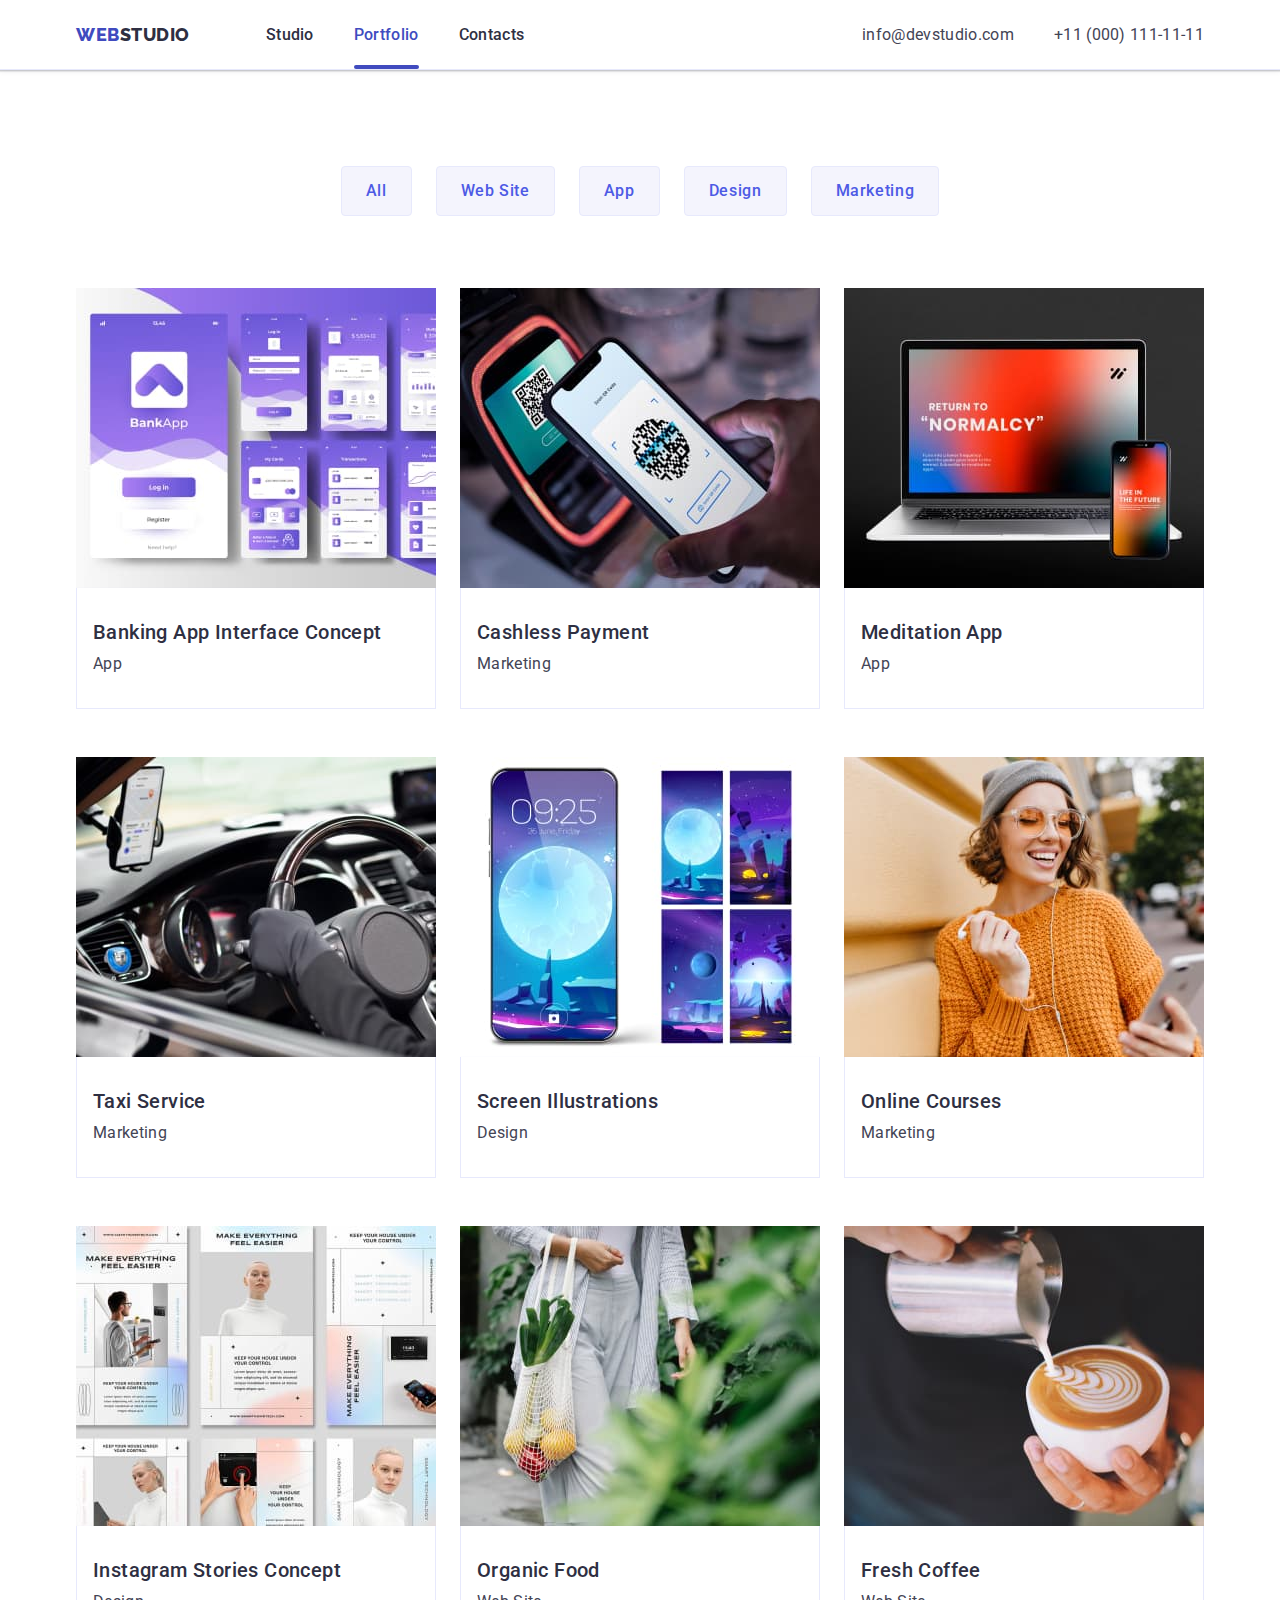
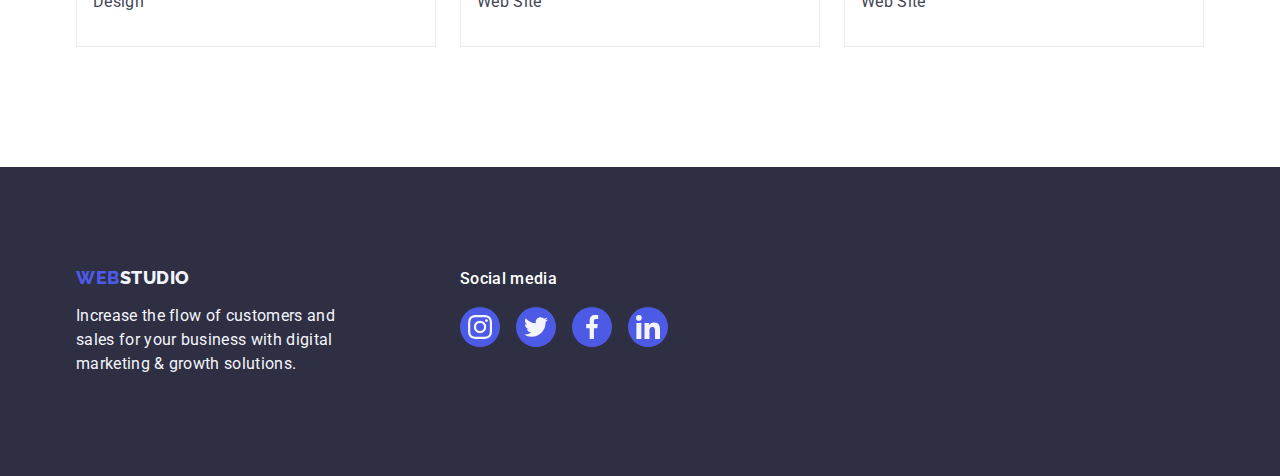
==== portfolio.html @ d46cb1f7 "Initial commit" ====
<!DOCTYPE html>
<html lang="en">
  <head>
    <meta charset="UTF-8" />
    <meta http-equiv="X-UA-Compatible" content="IE=edge" />
    <meta name="viewport" content="width=device-width, initial-scale=1.0" />
    <title>Portfolio</title>
    <link rel="preconnect" href="https://fonts.googleapis.com" />
    <link rel="preconnect" href="https://fonts.gstatic.com" crossorigin />
    <link
      rel="stylesheet"
      href="https://cdnjs.cloudflare.com/ajax/libs/modern-normalize/1.1.0/modern-normalize.min.css"
    />
    <link
      href="https://fonts.googleapis.com/css2?family=Raleway:wght@800&family=Roboto:wght@400;500;700&display=swap"
      rel="stylesheet"
    />
    <link rel="stylesheet" href="./css/styles.css" />
  </head>

  <body>
    <!--------- ХЕДЕР------- -->
    <header class="page-header">
      <div class="container page-header-container">
        <nav class="header-nav">
          <a class="logo link" href="./index.html">Web<span class="logo-fill">Studio</span></a>

          <ul class="nav-list list">
            <li>
              <a class="link-nav link" href="./index.html">Studio</a>
            </li>
            <li><a class="link-nav link use" href="./portfolio.html">Portfolio</a></li>
            <li><a class="link-nav link" href="">Contacts</a></li>
          </ul>
        </nav>
        <address class="phone-and-mail">
          <ul class="list-adress list">
            <li>
              <a class="link-adres link" href="mailto:info@devstudio.com">info@devstudio.com</a>
            </li>
            <li><a class="link-adres link" href="tel:+110001111111">+11 (000) 111-11-11</a></li>
          </ul>
        </address>
      </div>
    </header>
    <main>
      <!--------- Section portfolio------- -->
      <section class="section-portfolio section">
        <div class="container portfolio-section-container">
          <h1 class="visually-hidden">Portfolio-studio</h1>

          <ul class="list portfolio-section-list-one">
            <li>
              <button class="page-two-btn" type="button">All</button>
            </li>
            <li>
              <button class="page-two-btn" type="button">Web Site</button>
            </li>
            <li>
              <button class="page-two-btn" type="button">App</button>
            </li>
            <li>
              <button class="page-two-btn" type="button">Design</button>
            </li>
            <li>
              <button class="page-two-btn" type="button">Marketing</button>
            </li>
          </ul>

          <ul class="list portfolio-section-list-two">
            <li class="name-of-cards">
              <a class="name-of-cards-link link" href="">
                <div class="name-of-cards-img-wrapper">
                  <img
                    src="./images/img_page2_s1/screenss.jpg"
                    alt="screeens"
                    width="360"
                    height="300"
                  />
                  <p class="overlay">
                    14 Stylish and User-Friendly App Design Concepts · Task Manager App · Calorie
                    Tracker App · Exotic Fruit Ecommerce App · Cloud Storage App
                  </p>
                </div>
                <div class="description-of-cards-page-two">
                  <h2 class="description-name">Banking App Interface Concept</h2>
                  <p class="description-name-p">App</p>
                </div>
              </a>
            </li>
            <li class="name-of-cards">
              <a class="name-of-cards-link link" href="">
                <div class="name-of-cards-img-wrapper">
                  <img
                    src="./images/img_page2_s1/phonebank.jpg"
                    alt="pay_phone"
                    width="360"
                    height="300"
                  />
                  <p class="overlay">
                    14 Stylish and User-Friendly App Design Concepts · Task Manager App · Calorie
                    Tracker App · Exotic Fruit Ecommerce App · Cloud Storage App
                  </p>
                </div>
                <div class="description-of-cards-page-two">
                  <h2 class="description-name">Cashless Payment</h2>
                  <p class="description-name-p">Marketing</p>
                </div>
              </a>
            </li>
            <li class="name-of-cards">
              <a class="name-of-cards-link link" href="">
                <div class="name-of-cards-img-wrapper">
                  <img
                    src="./images/img_page2_s1/phone_note.jpg"
                    alt="phone_notebook"
                    width="360"
                    height="300"
                  />
                  <p class="overlay">
                    14 Stylish and User-Friendly App Design Concepts · Task Manager App · Calorie
                    Tracker App · Exotic Fruit Ecommerce App · Cloud Storage App
                  </p>
                </div>
                <div class="description-of-cards-page-two">
                  <h2 class="description-name">Meditation App</h2>
                  <p class="description-name-p">App</p>
                </div>
              </a>
            </li>

            <li class="name-of-cards">
              <a class="name-of-cards-link link" href=""
                ><div class="name-of-cards-img-wrapper">
                  <img
                    src="./images/img_page2_s1/car_saloon.jpg"
                    alt="screeens"
                    width="360"
                    height="300"
                  />
                  <p class="overlay">
                    14 Stylish and User-Friendly App Design Concepts · Task Manager App · Calorie
                    Tracker App · Exotic Fruit Ecommerce App · Cloud Storage App
                  </p>
                </div>
                <div class="description-of-cards-page-two">
                  <h2 class="description-name">Taxi Service</h2>
                  <p class="description-name-p">Marketing</p>
                </div>
              </a>
            </li>
            <li class="name-of-cards">
              <a class="name-of-cards-link link" href="">
                <div class="name-of-cards-img-wrapper">
                  <img
                    src="./images/img_page2_s1/phone_scren_night.jpg"
                    alt="pay_phone"
                    width="360"
                    height="300"
                  />
                  <p class="overlay">
                    14 Stylish and User-Friendly App Design Concepts · Task Manager App · Calorie
                    Tracker App · Exotic Fruit Ecommerce App · Cloud Storage App
                  </p>
                </div>
                <div class="description-of-cards-page-two">
                  <h2 class="description-name">Screen Illustrations</h2>
                  <p class="description-name-p">Design</p>
                </div>
              </a>
            </li>
            <li class="name-of-cards">
              <a class="name-of-cards-link link" href="">
                <div class="name-of-cards-img-wrapper">
                  <img
                    src="./images/img_page2_s1/girl.jpg"
                    alt="phone_notebook"
                    width="360"
                    height="300"
                  />
                  <p class="overlay">
                    14 Stylish and User-Friendly App Design Concepts · Task Manager App · Calorie
                    Tracker App · Exotic Fruit Ecommerce App · Cloud Storage App
                  </p>
                </div>
                <div class="description-of-cards-page-two">
                  <h2 class="description-name">Online Courses</h2>
                  <p class="description-name-p">Marketing</p>
                </div>
              </a>
            </li>

            <li class="name-of-cards">
              <a class="name-of-cards-link link" href="">
                <div class="name-of-cards-img-wrapper">
                  <img
                    src="./images/img_page2_s1/img_seven.jpg"
                    alt="screeens"
                    width="360"
                    height="300"
                  />
                  <p class="overlay">
                    14 Stylish and User-Friendly App Design Concepts · Task Manager App · Calorie
                    Tracker App · Exotic Fruit Ecommerce App · Cloud Storage App
                  </p>
                </div>
                <div class="description-of-cards-page-two">
                  <h2 class="description-name">Instagram Stories Concept</h2>
                  <p class="description-name-p">Design</p>
                </div>
              </a>
            </li>
            <li class="name-of-cards">
              <a class="name-of-cards-link link" href="">
                <div class="name-of-cards-img-wrapper">
                  <img
                    src="./images/img_page2_s1/img_eight.jpg"
                    alt="pay_phone"
                    width="360"
                    height="300"
                  />
                  <p class="overlay">
                    14 Stylish and User-Friendly App Design Concepts · Task Manager App · Calorie
                    Tracker App · Exotic Fruit Ecommerce App · Cloud Storage App
                  </p>
                </div>
                <div class="description-of-cards-page-two">
                  <h2 class="description-name">Organic Food</h2>
                  <p class="description-name-p">Web Site</p>
                </div>
              </a>
            </li>
            <li class="name-of-cards">
              <a class="name-of-cards-link link" href="">
                <div class="name-of-cards-img-wrapper">
                  <img
                    src="./images/img_page2_s1/img_nine.jpg"
                    alt="phone_notebook"
                    width="360"
                    height="300"
                  />
                  <p class="overlay">
                    14 Stylish and User-Friendly App Design Concepts · Task Manager App · Calorie
                    Tracker App · Exotic Fruit Ecommerce App · Cloud Storage App
                  </p>
                </div>
                <div class="description-of-cards-page-two">
                  <h2 class="description-name">Fresh Coffee</h2>
                  <p class="description-name-p">Web Site</p>
                </div>
              </a>
            </li>
          </ul>
        </div>
      </section>
    </main>
    <!--------- FOOTER------- -->
    <footer class="decorate-footer">
      <div class="container container-footer">
        <div class="Paragraph-logo">
          <a class="logo-white link" href="./index.html"
            >Web<span class="logo-fill-white">Studio</span></a
          >

          <p class="description-name-p-light">
            Increase the flow of customers and sales for your business with digital marketing &
            growth solutions.
          </p>
        </div>
        <div class="social-media">
          <p class="description-name-p-light-soc">Social media</p>
          <ul class="list-soc-network-footer list">
            <li class="social-list-footer">
              <a href="" class="backround-soc-icon-footer">
                <svg
                  class="icon-soc-network-footer"
                  width="24"
                  height="24"
                  aria-label="instagram-icon"
                >
                  <use href="./images/icons.svg#icon-instagram"></use>
                </svg>
              </a>
            </li>
            <li class="social-list-footer">
              <a href="" class="backround-soc-icon-footer"
                ><svg
                  class="icon-soc-network-footer"
                  width="24"
                  height="24"
                  aria-label="twiter-icon"
                >
                  <use href="./images/icons.svg#icon-twitter"></use>
                </svg>
              </a>
            </li>
            <li class="social-list-footer">
              <a href="" class="backround-soc-icon-footer"
                ><svg
                  class="icon-soc-network-footer"
                  width="24"
                  height="24"
                  aria-label="facebok-icon"
                >
                  <use href="./images/icons.svg#icon-facebook"></use>
                </svg>
              </a>
            </li>
            <li class="social-list-footer">
              <a href="" class="backround-soc-icon-footer"
                ><svg
                  class="icon-soc-network-footer"
                  width="24"
                  height="24"
                  aria-label="linkedin-icon"
                >
                  <use href="./images/icons.svg#icon-linkedin"></use>
                </svg>
              </a>
            </li>
          </ul>
        </div>
      </div>
    </footer>
  </body>
</html>
---- css/styles.css ----
:root {
  --text-fill-color: #2e2f42;
  --background-color: #2e2f42;
  --background-img-color: #e7e9fc;
  --text-fill-color-slate: #434455;
  --logo-fill-color: #4d5ae5;
  --backround-white-color: #ffffff;
  --focus-nav-ccolor: #404bbf;
  --backround-section-color: #f4f4fd;
  --border-btn-color: #e7e9fc;
  --icons-customers-color: #8e8f99;
  --transition-duration-and-func: 250ms cubic-bezier(0.4, 0, 0.2, 1);
}
/*Загальні властивості*/
body {
  font-family: 'Roboto', sans-serif;
  color: var(--text-fill-color-slate);
  background-color: var(--backround-white-color);
}
.list {
  list-style: none;
}

.link {
  text-decoration: none;
}

button {
  cursor: pointer;
}
h1,
h2,
h3,
h4,
p {
  margin-top: 0;
  margin-bottom: 0;
}
ul,
ol {
  margin-top: 0;
  margin-bottom: 0;
  padding-left: 0;
}
img {
  display: block;
  max-width: 100%;
  height: auto;
}

.container {
  width: 1158px;
  margin: 0 auto;
  padding: 0 15px;
}
.section {
  padding-top: 120px;
  padding-bottom: 120px;
}
/*Хедер*/

.page-header {
  border-bottom: 1px solid var(--background-img-color);
  box-shadow: 0px 2px 1px rgba(46, 47, 66, 0.08), 0px 1px 1px rgba(46, 47, 66, 0.16),
    0px 1px 6px rgba(46, 47, 66, 0.08);
}
.page-header-container {
  display: flex;
  align-items: center;
}
.list-adress {
  display: flex;
  gap: 40px;
}
.header-nav {
  display: flex;
  align-items: center;
}
.nav-list {
  display: flex;
  gap: 40px;
}
.logo-fill {
  color: var(--text-fill-color);
}
.logo {
  text-decoration: none;
  font-family: 'Raleway', sans-serif;
  font-weight: 800;
  font-size: 18px;
  line-height: 1.17;
  letter-spacing: 0.03em;
  text-transform: uppercase;
  color: #404bbf;
  margin-right: 76px;
  padding-top: 24px;
  padding-bottom: 24px;
}
.link-nav {
  position: relative;
  font-style: normal;
  font-weight: 500;
  font-size: 16px;
  line-height: 1.5;
  letter-spacing: 0.02em;
  color: var(--text-fill-color);
  padding: 24px 0;
  transition: color var(--transition-duration-and-func);
}

.link-nav:hover,
.link-nav:focus {
  color: var(--focus-nav-ccolor);

  /*text-decoration: underline;*/
}
.use {
  color: var(--focus-nav-ccolor);
}
.use::after {
  content: '';
  position: absolute;
  left: 0;
  bottom: -1px;
  display: flex;
  background-color: #404bbf;
  width: 100%;
  height: 4px;
  border-radius: 2px;
}

.link-adres {
  font-size: 16px;
  line-height: 1.5;
  letter-spacing: 0.02em;
  color: var(--text-fill-color-slate);
  transition: color var(--transition-duration-and-func);
}
.link-adres:hover,
.link-adres:focus {
  color: var(--focus-nav-ccolor);
}
.phone-and-mail {
  font-style: normal;
  margin-left: auto;
}

/*SECTION-1*/
.order-servise-btn {
  min-width: 169px;
  padding: 16px 28px;
  box-shadow: 0px 4px 4px rgba(0, 0, 0, 0.15);
  border-radius: 4px;
  font-family: 'Roboto', sans-serif;
  font-style: normal;
  font-weight: 500;
  font-size: 16px;
  line-height: 1.5;
  letter-spacing: 0.04em;
  color: var(--backround-white-color);
  background-color: var(--logo-fill-color);
  display: block;
  margin: auto;

  height: 56px;
  border: none;
  transition: background-color var(--transition-duration-and-func);
}

.section-one {
  background-image: linear-gradient(rgba(46, 47, 66, 0.7), rgba(46, 47, 66, 0.7)),
    url(../images/img_section1/people-office.jpg);
  background-size: cover;
  background-repeat: no-repeat;
  background-position: center;

  max-width: 1440px;
  margin-left: auto;
  margin-right: auto;
  height: 600px;
  background-color: var(--background-color);
  padding: 188px 0;
}
.name-of-page {
  max-width: 496px;
  height: 120px;
  font-weight: 700;
  font-size: 56px;
  line-height: 1.07;
  text-align: center;
  letter-spacing: 0.02em;
  color: var(--backround-white-color);
  margin-left: auto;
  margin-right: auto;
  margin-bottom: 48px;
}
.order-servise-btn:hover,
.order-servise-btn:focus {
  background-color: var(--focus-nav-ccolor);
}
.description-name {
  font-weight: 500;
  font-size: 20px;
  line-height: 1.2;
  letter-spacing: 0.02em;
  color: var(--text-fill-color);

  margin-bottom: 8px;
}
.description-name-p {
  font-size: 16px;
  line-height: 1.5;
  letter-spacing: 0.02em;
  color: var(--text-fill-color-slate);
}

/*SECTION-2*/
.description-list {
  display: flex;
  gap: 24px;
}
.description-list-item {
  width: calc((100% -72px) / 4);
}
.icon {
  margin: 24px 100px;
}
.icon-bakcround {
  background-color: var(--backround-section-color);
  height: 112px;
  margin-bottom: 8px;
  display: flex;
  align-items: center;
  justify-content: center;
  border-radius: 4px;
}

/*SECTION-3*/
.section-three {
  padding-bottom: 120px;
}

.doing-list {
  display: flex;
  gap: 24px;
}
.doing-list-item {
  flex-basis: calc((100% -46px) / 3);
}
.visually-hidden {
  position: absolute;
  width: 1px;
  height: 1px;
  margin: -1px;
  border: 0;
  padding: 0;
  white-space: nowrap;
  clip-path: inset(100%);
  clip: rect(0 0 0 0);
  overflow: hidden;
}

/*SECTION-4*/
.job {
  margin-bottom: 8px;
}

.team-list {
  display: flex;
  gap: 24px;
}
.section-four {
  background-color: var(--backround-section-color);
}
.name-of-team {
  background-color: var(--backround-white-color);
  flex-basis: calc((100% -72px) / 4);
  border-radius: 0px 0px 4px 4px;
  box-shadow: 0px 1px 6px rgba(46, 47, 66, 0.08), 0px 1px 1px rgba(46, 47, 66, 0.16),
    0px 2px 1px rgba(46, 47, 66, 0.08);
}

.name-section {
  font-weight: 700;
  font-size: 36px;
  line-height: 1.1;
  text-align: center;
  letter-spacing: 0.02em;
  text-transform: capitalize;
  color: var(--text-fill-color);
  margin-bottom: 72px;
}
.description-of-team {
  padding: 32px 0;
  text-align: center;
}

.description-name-p-light {
  width: 264px;
  height: 72px;
  font-size: 16px;
  line-height: 1.5;
  letter-spacing: 0.02em;
  color: var(--backround-section-color);
}
.list-soc-network {
  display: flex;
  justify-content: center;
  gap: 24px;
}
.backround-soc-icon {
  display: flex;
  justify-content: center;
  align-items: center;
  width: 100%;
  height: 100%;

  border-radius: 50%;
  background-color: var(--logo-fill-color);
  transition: background-color var(--transition-duration-and-func);
}
.social-list {
  width: 40px;
  height: 40px;
}
.backround-soc-icon:hover,
.backround-soc-icon:focus {
  background-color: var(--focus-nav-ccolor);
}
.icon-soc-network {
  fill: var(--backround-section-color);
}
/*SECTION-5*/
.customers-list {
  display: flex;
  justify-content: center;
  gap: 24px;
}
.customers-item {
  width: 168px;
  height: 88px;
}
.customers-link {
  display: flex;
  justify-content: center;
  align-items: center;
  width: 100%;
  height: 100%;
  border: 1px solid var(--icons-customers-color);
  border-radius: 4px;
  text-decoration: none;
  color: var(--icons-customers-color);
  transition: border-color var(--transition-duration-and-func),
    color var(--transition-duration-and-func);
}
.customers-icon {
  fill: currentColor;
}
.customers-link:hover,
.customers-link:focus {
  color: var(--focus-nav-ccolor);
  border: 1px solid var(--focus-nav-ccolor);
}
/*Footer*/

.decorate-footer {
  background-color: var(--background-color);
  padding: 100px 0;
}
.logo-white {
  text-decoration: none;
  font-family: 'Raleway', sans-serif;
  font-weight: 800;
  font-size: 18px;
  line-height: 1.17;
  letter-spacing: 0.03em;
  text-transform: uppercase;
  color: var(--logo-fill-color);
  display: inline-block;
  margin-bottom: 16px;
}
.logo-fill-white {
  color: var(--backround-section-color);
}
.container-footer {
  display: flex;
  align-items: baseline;
}
.description-name-p-light-soc {
  font-weight: 500;
  font-size: 16px;
  line-height: 1.5;
  letter-spacing: 0.02em;
  color: var(--backround-white-color);
  margin-bottom: 16px;
}
.list-soc-network-footer {
  display: flex;

  gap: 16px;
}
.social-list-footer {
  width: 40px;
  height: 40px;
}
.backround-soc-icon-footer {
  display: flex;
  justify-content: center;
  align-items: center;
  width: 100%;
  height: 100%;
  background-color: var(--logo-fill-color);
  border-radius: 50%;
  transition: background-color var(--transition-duration-and-func);
}
.backround-soc-icon-footer:hover,
.backround-soc-icon-footer:focus {
  background-color: #31d0aa;
}
.Paragraph-logo {
  margin-right: 120px;
}
.icon-soc-network-footer {
  fill: var(--backround-section-color);
}

/*Portfolio*/

.page-two-btn {
  font-family: 'Roboto', sans-serif;
  font-style: normal;
  font-weight: 500;
  font-size: 16px;
  line-height: 1.5;
  min-width: 69px;
  padding: 12px 24px;

  text-align: center;
  letter-spacing: 0.04em;
  color: var(--logo-fill-color);
  background: var(--backround-section-color);
  border: 1px solid var(--border-btn-color);
  border-radius: 4px;
  transition: color var(--transition-duration-and-func),
    background-color var(--transition-duration-and-func),
    box-shadow var(--transition-duration-and-func), border-color var(--transition-duration-and-func);
}
.page-two-btn:hover,
.page-two-btn:focus {
  color: var(--backround-white-color);
  background: var(--focus-nav-ccolor);
  box-shadow: 0px 3px 1px rgba(0, 0, 0, 0.1), 0px 2px 1px rgba(0, 0, 0, 0.08),
    0px 2px 2px rgba(0, 0, 0, 0.12);
  border: 1px solid transparent;
}

.portfolio-section-list-one {
  display: flex;
  gap: 24px;
  justify-content: center;
  flex-basis: calc((100% -96px) / 3);

  margin-bottom: 72px;
}
.portfolio-section-list-two {
  display: flex;
  justify-content: space-between;
  flex-wrap: wrap;
  column-gap: 24px;
  row-gap: 48px;
}
.description-of-cards-page-two {
  border: 1px solid var(--background-img-color);
  border-top: none;
  padding: 32px 16px;
}
.section-portfolio {
  padding: 96px 0 120px;
}
.name-of-cards {
  background-color: var(--backround-white-color);
  width: calc((100% - 48px) / 3);
  border-radius: 0px 0px 4px 4px;
}
.name-of-cards-link {
  display: block;
  transition: box-shadow var(--transition-duration-and-func);
}

.name-of-cards-link:hover,
.name-of-cards-link:focus {
  box-shadow: 0px 1px 6px rgba(46, 47, 66, 0.08), 0px 1px 1px rgba(46, 47, 66, 0.16),
    0px 2px 1px rgba(46, 47, 66, 0.08);
}
.overlay {
  position: absolute;
  top: 0;
  left: 0;
  background-color: var(--logo-fill-color);
  color: var(--backround-section-color);
  font-style: normal;
  font-weight: 400;
  font-size: 16px;
  line-height: 1.5;
  letter-spacing: 0.02em;
  padding: 40px 32px;
  width: 100%;
  height: 100%;
  overflow: auto;
  transform: translate(0px, 100%);
  transition: transform var(--transition-duration-and-func);
}
.name-of-cards-img-wrapper {
  position: relative;
  overflow: hidden;
}
.name-of-cards-link:hover .overlay,
.name-of-cards-link:focus .overlay {
  transform: translate(0px, 0px);
}
.backdrop {
  position: fixed;
  top: 0;
  left: 0;
  width: 100%;
  height: 100%;
  background-color: rgba(46, 47, 66, 0.4);
  transition: opacity var(--transition-duration-and-func),
    visibility var(--transition-duration-and-func);
}
.modal {
  position: absolute;
  top: 50%;
  left: 50%;
  transform: translate(-50%, -50%);

  width: 408px;
  min-height: 584px;
  background-color: rgba(252, 252, 252, 1);
  box-shadow: 0px 1px 1px rgba(0, 0, 0, 0.14), 0px 1px 3px rgba(0, 0, 0, 0.12),
    0px 2px 1px rgba(0, 0, 0, 0.2);
  border-radius: 4px;
  transition: transform 250ms cubic-bezier(0.4, 0, 0.2, 1);
}

.modal-close-btn {
  position: absolute;
  top: 24px;
  right: 24px;
  display: flex;
  align-items: center;
  justify-content: center;
  width: 24px;
  height: 24px;
  padding: 0;
  background: #e7e9fc;
  border: 1px solid rgba(0, 0, 0, 0.1);
  border-radius: 50%;
  transition: background-color 250ms cubic-bezier(0.4, 0, 0.2, 1),
    border 250ms cubic-bezier(0.4, 0, 0.2, 1);
}
.modal-close-btn:hover,
.modal-close-btn:focus {
  background-color: #404bbf;
  border: none;
  fill: #ffffff;
}

.is-hidden {
  opacity: 0;
  visibility: hidden;
  pointer-events: none;
}
.modal-close-icon {
  transition: fill 250ms cubic-bezier(0.4, 0, 0.2, 1);
}
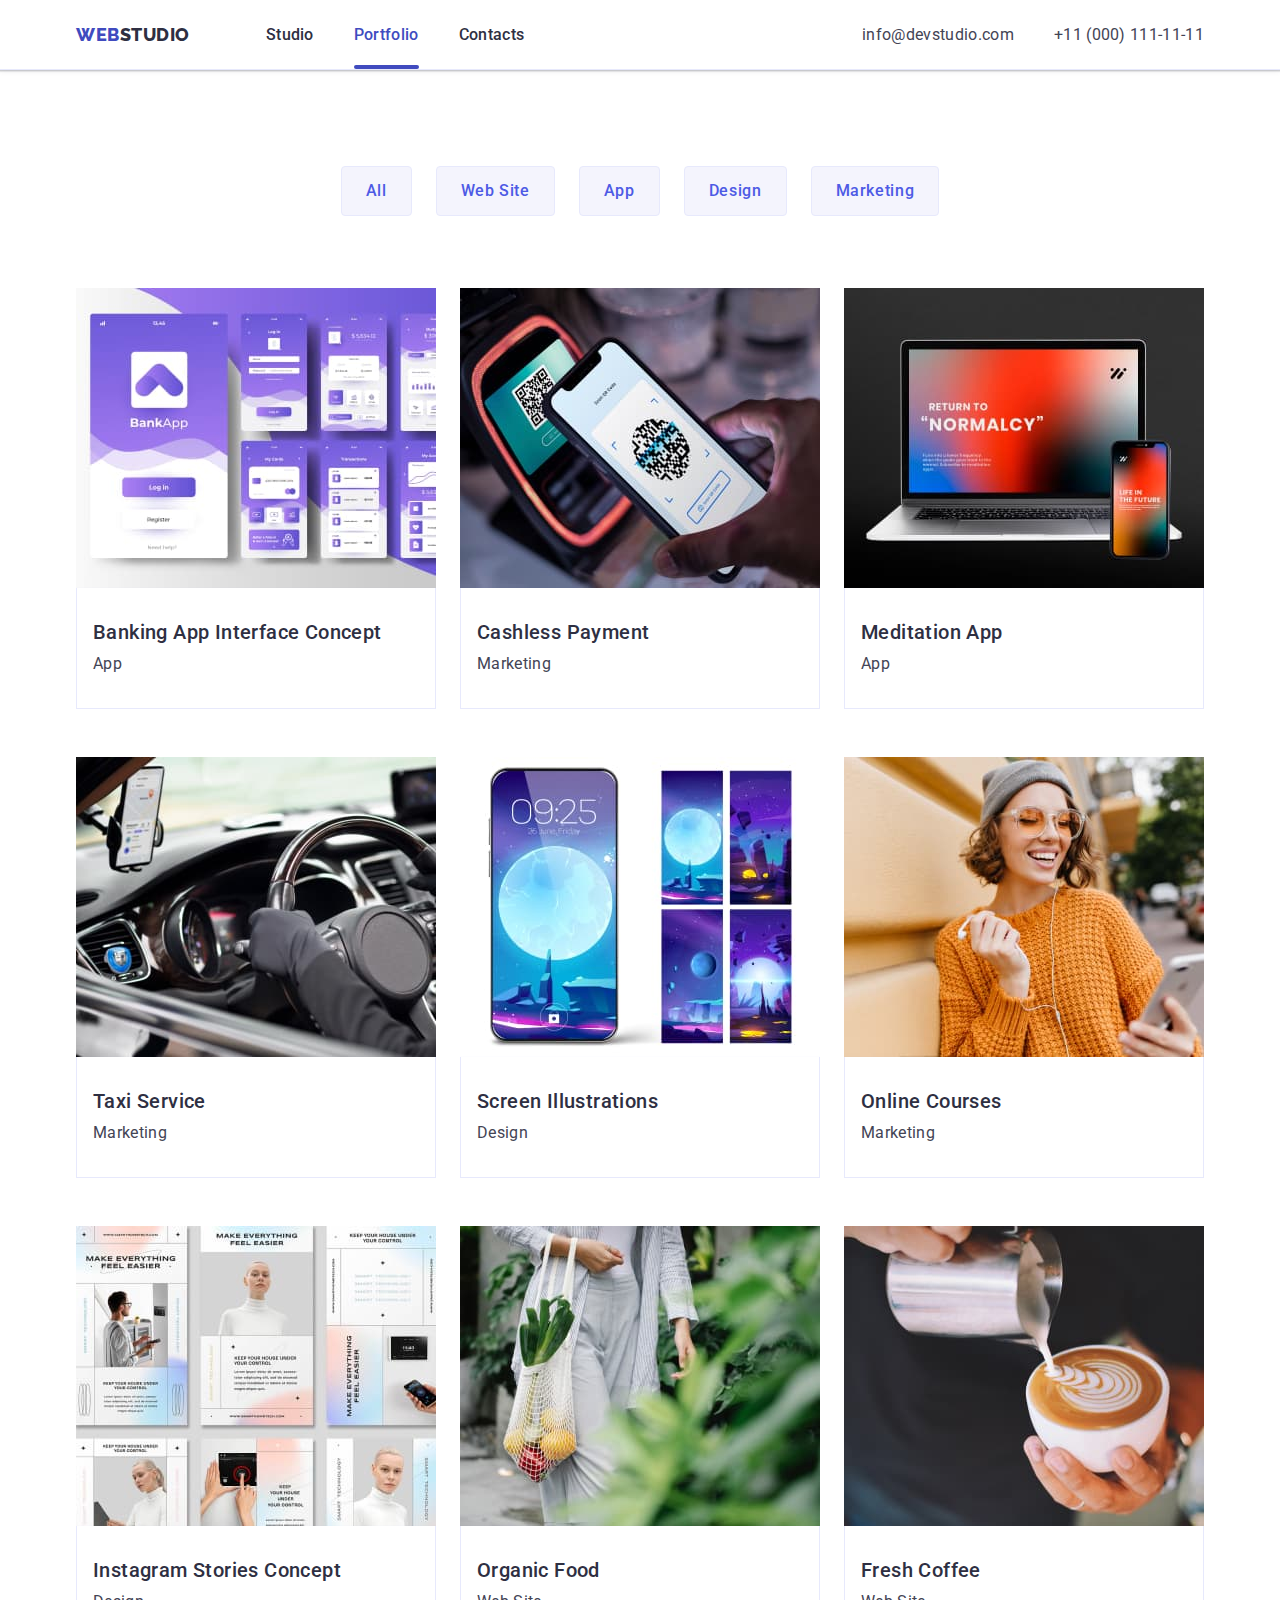
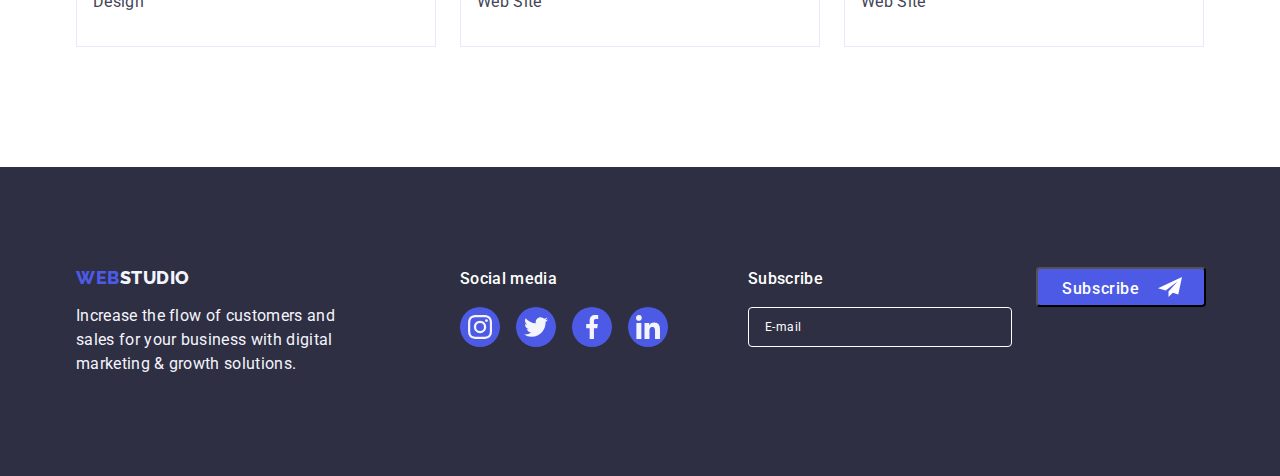
==== commit 22416937: "first" ====
--- a/portfolio.html
+++ b/portfolio.html
@@ -320,6 +320,24 @@
             </li>
           </ul>
         </div>
+        <form class="footer-form">
+          <label class="footer-form-label">
+            <span class="footer-form-desc">Subscribe</span>
+            <input
+              class="footer-form-input"
+              type="email"
+              name="email"
+              placeholder="E-mail"
+              required
+            />
+          </label>
+          <div class="button-footer-icon-wrapper">
+            <button class="footer-form-button">Subscribe</button>
+            <svg class="icon-footer-button" width="24" height="24">
+              <use href="./images/icons.svg#icon-telegram"></use>
+            </svg>
+          </div>
+        </form>
       </div>
     </footer>
   </body>
--- a/css/styles.css
+++ b/css/styles.css
@@ -399,6 +399,9 @@
 
   gap: 16px;
 }
+.social-media {
+  margin-right: 80px;
+}
 .social-list-footer {
   width: 40px;
   height: 40px;
@@ -422,6 +425,70 @@
 }
 .icon-soc-network-footer {
   fill: var(--backround-section-color);
+}
+.footer-form {
+  display: flex;
+}
+.footer-form-label {
+  display: block;
+  margin-right: 24px;
+}
+.footer-form-desc {
+  display: block;
+  font-family: 'Roboto';
+  font-style: normal;
+  font-weight: 500;
+  font-size: 16px;
+  line-height: 1.5;
+  letter-spacing: 0.02em;
+  color: #ffffff;
+  margin-bottom: 16px;
+}
+.footer-form-input {
+  border: 1px solid #ffffff;
+  border-radius: 4px;
+  background-color: transparent;
+  width: 264px;
+  height: 40px;
+  padding: 8px 16px;
+  font-family: 'Roboto';
+  font-style: normal;
+  font-weight: 400;
+  font-size: 12px;
+  line-height: 2;
+  letter-spacing: 0.04em;
+  color: #ffffff;
+}
+.footer-form-input::placeholder {
+  font-family: 'Roboto';
+  font-style: normal;
+  font-weight: 400;
+  font-size: 12px;
+  line-height: 2;
+  letter-spacing: 0.04em;
+  color: #ffffff;
+}
+.footer-form-button {
+  font-family: 'Roboto';
+  font-style: normal;
+  font-weight: 500;
+  font-size: 16px;
+  line-height: 1.5;
+  letter-spacing: 0.04em;
+  color: #ffffff;
+  background-color: var(--logo-fill-color);
+
+  padding: 8px 64px 8px 24px;
+  height: 40px;
+  border-radius: 4px;
+}
+.button-footer-icon-wrapper {
+  position: relative;
+}
+.icon-footer-button {
+  position: absolute;
+  top: 8px;
+  right: 24px;
 }
 
 /*Portfolio*/
@@ -541,6 +608,7 @@
     0px 2px 1px rgba(0, 0, 0, 0.2);
   border-radius: 4px;
   transition: transform 250ms cubic-bezier(0.4, 0, 0.2, 1);
+  padding: 72px 24px 24px 24px;
 }
 
 .modal-close-btn {
@@ -574,3 +642,140 @@
 .modal-close-icon {
   transition: fill 250ms cubic-bezier(0.4, 0, 0.2, 1);
 }
+.contact-form-field-wrapper {
+  display: block;
+  margin-bottom: 8px;
+}
+.contact-form-field-input {
+  height: 40px;
+  width: 100%;
+  border: 1px solid rgba(46, 47, 66, 0.4);
+  border-radius: 4px;
+  padding-left: 38px;
+}
+.contact-form-field-desc {
+  display: block;
+  font-size: 12px;
+  line-height: 1.16;
+  letter-spacing: 0.01em;
+  color: #8e8f99;
+  margin-bottom: 4px;
+  transition: border-color var(--transition-duration-and-func);
+}
+.modal-input-icon {
+  position: absolute;
+  top: 50%;
+  left: 16px;
+  transform: translateY(-50%);
+  transition: fill var(--transition-duration-and-func);
+}
+.contact-form-input-wrapper {
+  position: relative;
+  display: block;
+}
+.contact-form-field-input:focus {
+  outline: none;
+  border-color: var(--logo-fill-color);
+}
+.contact-form-field-input:focus + .modal-input-icon {
+  fill: var(--logo-fill-color);
+}
+.contact-form-message {
+  width: 100%;
+  height: 120px;
+  resize: none;
+  padding: 8px 16px;
+  line-height: 1.4;
+  letter-spacing: 0.04em;
+  border: 1px solid rgba(46, 47, 66, 0.4);
+  border-radius: 4px;
+  transition: border-color var(--transition-duration-and-func);
+}
+.contact-form-message:focus {
+  outline: none;
+  border-color: var(--logo-fill-color);
+}
+.contact-form-message::placeholder {
+  font-weight: 400;
+  font-size: 12px;
+  line-height: 1.16;
+  letter-spacing: 0.04em;
+  color: rgba(46, 47, 66, 0.4);
+}
+.privat-policy {
+  font-family: 'Roboto';
+  font-style: normal;
+  font-weight: 400;
+  font-size: 12px;
+  line-height: 1.16;
+  letter-spacing: 0.04em;
+  color: #8e8f99;
+}
+.modal-fieldset {
+  border: none;
+  margin: 0;
+  padding: 0;
+}
+.modal-contact-form {
+}
+.contact-form-own-checkbox {
+  border: 1px solid rgba(46, 47, 66, 0.4);
+  border-radius: 2px;
+  padding: 4px 3px;
+  cursor: pointer;
+  margin-right: 8px;
+}
+.contact-form-checkmark-icon {
+  opacity: 0;
+}
+.contact-form-checkbox + .contact-form-own-checkbox > .contact-form-checkmark-icon {
+  opacity: 1;
+}
+.contact-form-checkbox {
+  position: absolute;
+  appearance: none;
+}
+
+.contact-form-checkbox:checked + .contact-form-own-checkbox {
+  border: 1px solid #404bbf;
+  background-color: #404bbf;
+}
+.name-of-modal {
+  font-weight: 500;
+  font-size: 16px;
+  line-height: 1.5;
+  letter-spacing: 0.02em;
+  color: #2e2f42;
+  margin-bottom: 16px;
+  text-align: center;
+}
+
+.contact-form-checkbox-wrapper {
+  display: flex;
+  align-items: center;
+  margin-bottom: 24px;
+}
+.contact-form-submit {
+  min-width: 169px;
+  padding: 16px 28px;
+  box-shadow: 0px 4px 4px rgba(0, 0, 0, 0.15);
+  border-radius: 4px;
+  font-family: 'Roboto', sans-serif;
+  font-style: normal;
+  font-weight: 500;
+  font-size: 16px;
+  line-height: 1.5;
+  letter-spacing: 0.04em;
+  color: var(--backround-white-color);
+  background-color: var(--logo-fill-color);
+  display: block;
+  margin: auto;
+
+  height: 56px;
+  border: none;
+  transition: background-color var(--transition-duration-and-func);
+}
+.contact-form-submit:hover,
+.contact-form-submit:focus {
+  background-color: var(--focus-nav-ccolor);
+}
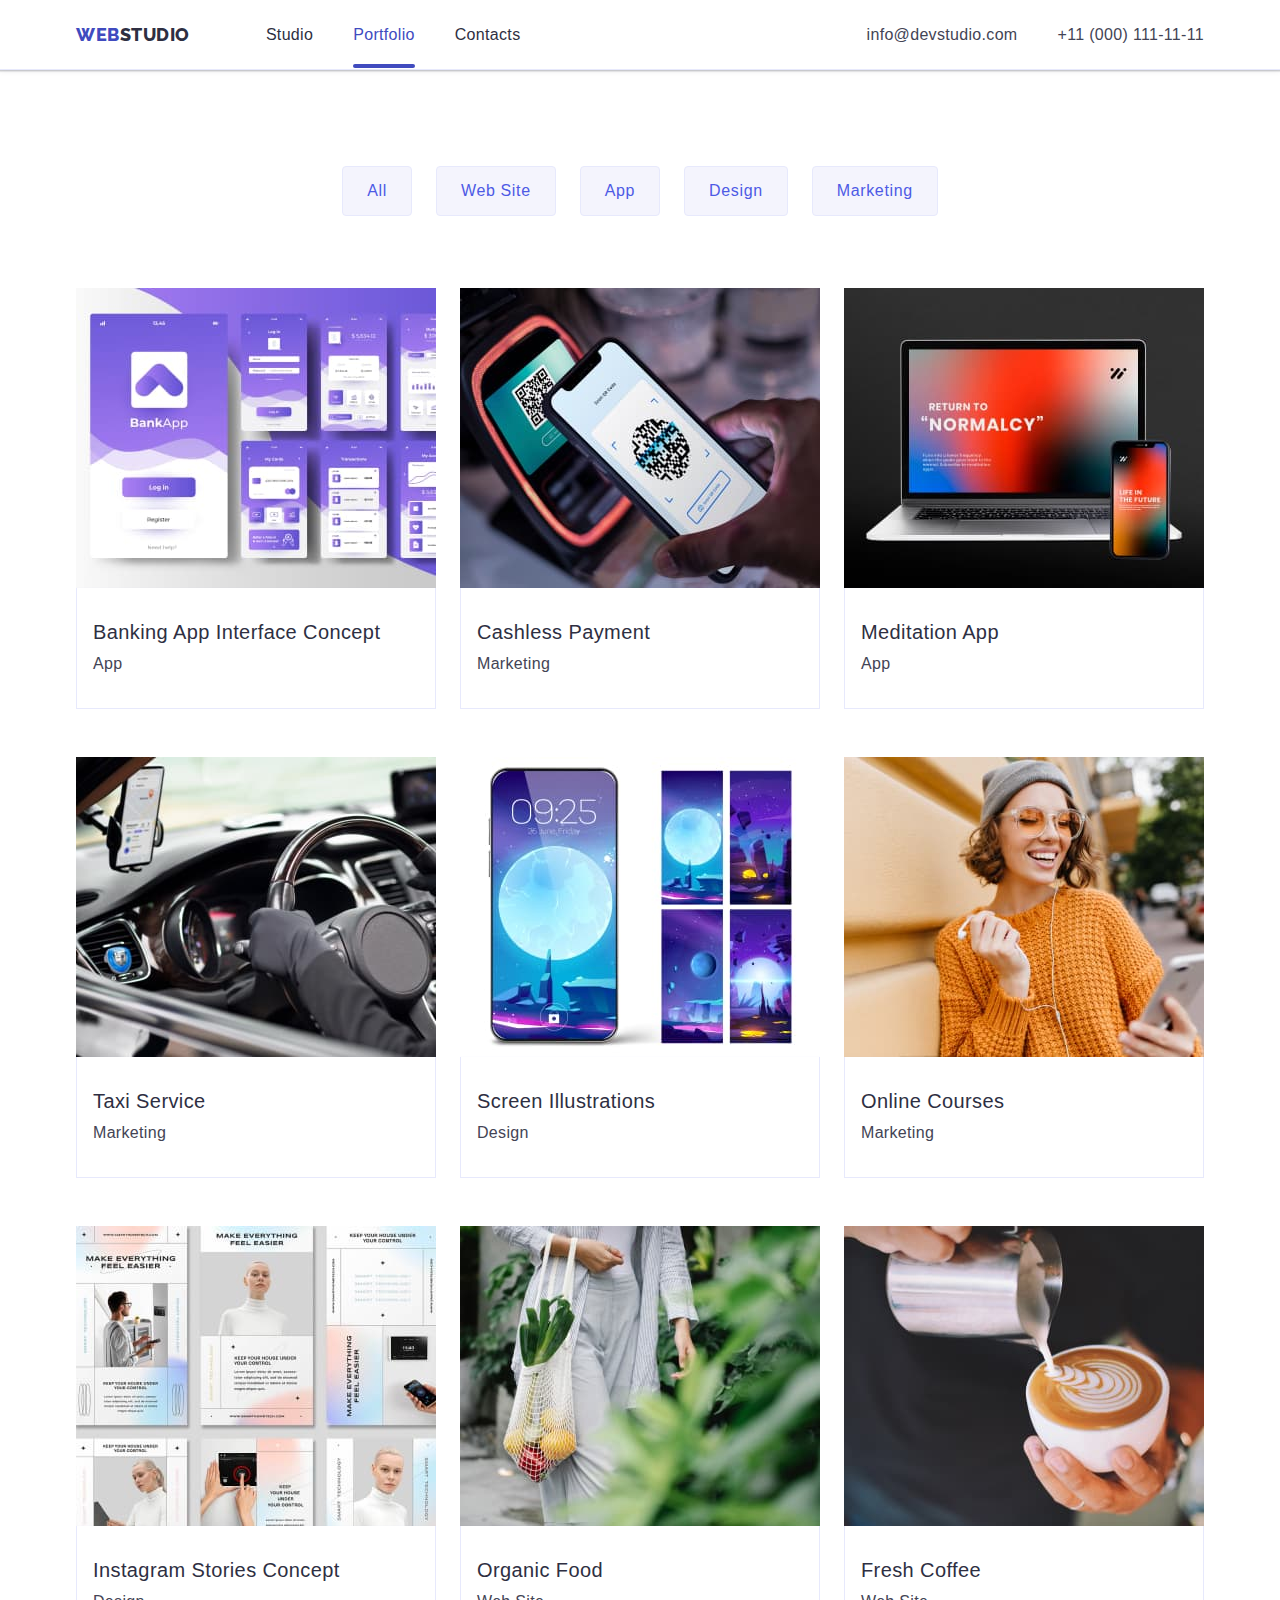
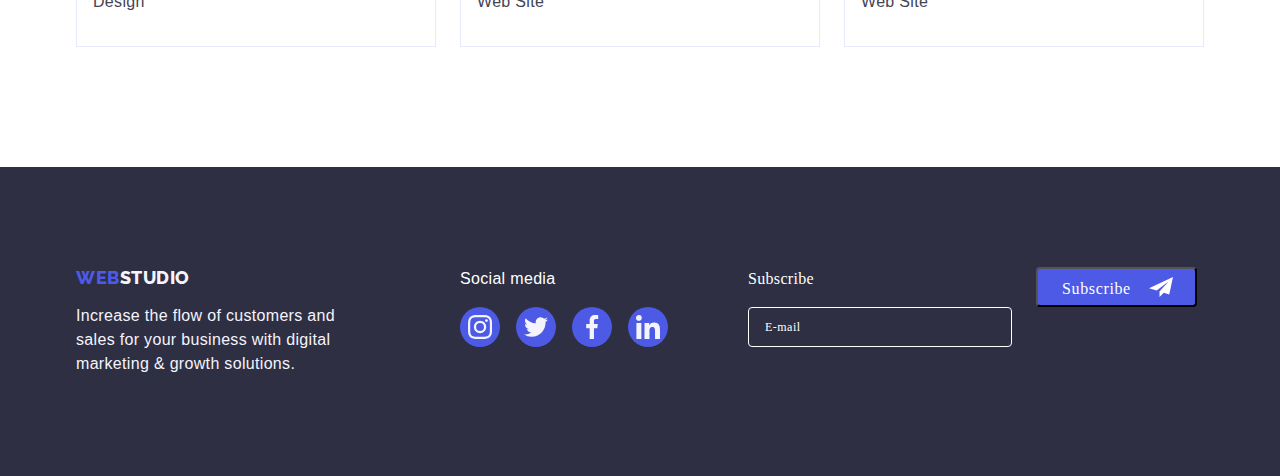
==== commit b5259951: "two" ====
--- a/portfolio.html
+++ b/portfolio.html
@@ -12,7 +12,7 @@
       href="https://cdnjs.cloudflare.com/ajax/libs/modern-normalize/1.1.0/modern-normalize.min.css"
     />
     <link
-      href="https://fonts.googleapis.com/css2?family=Raleway:wght@800&family=Roboto:wght@400;500;700&display=swap"
+      href="https://fonts.googleapis.com/css2?family=Raleway:wght@800&ampfamily=Roboto:wght@400;500;700&ampdisplay=swap"
       rel="stylesheet"
     />
     <link rel="stylesheet" href="./css/styles.css" />
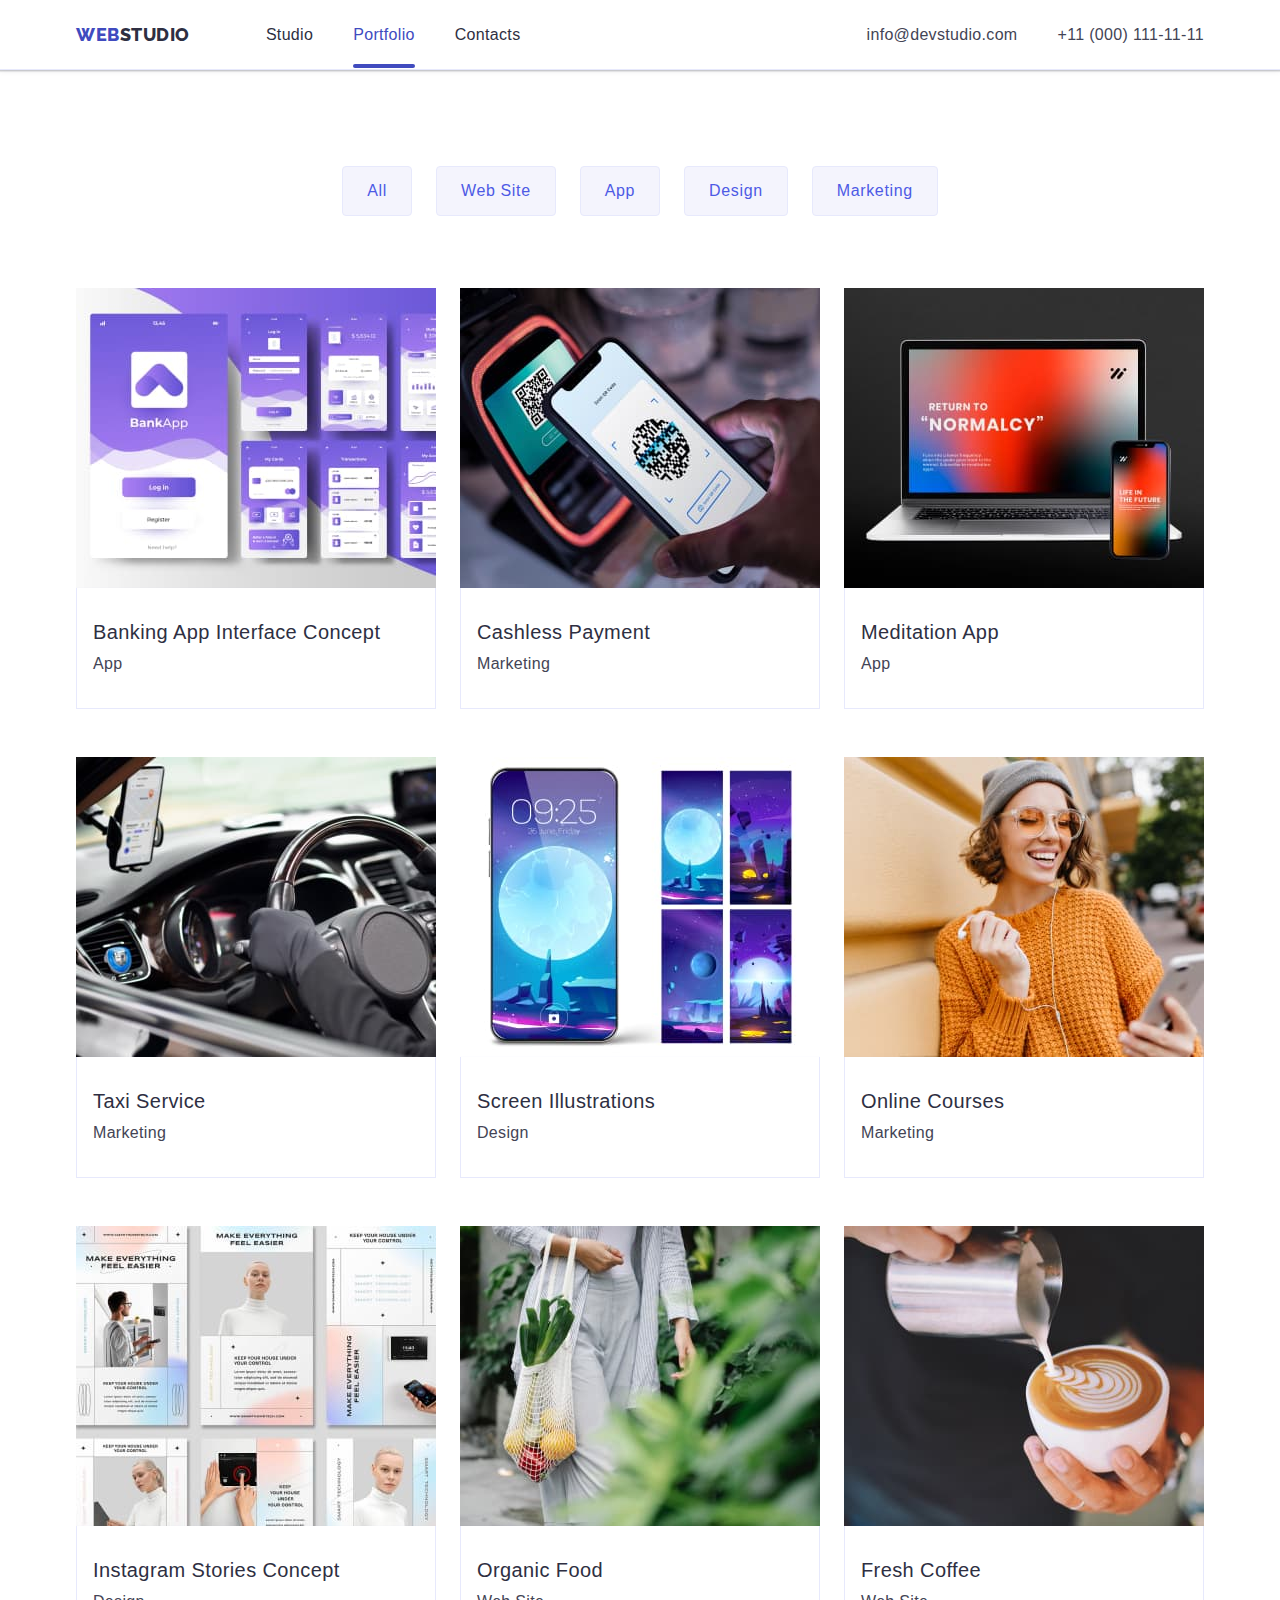
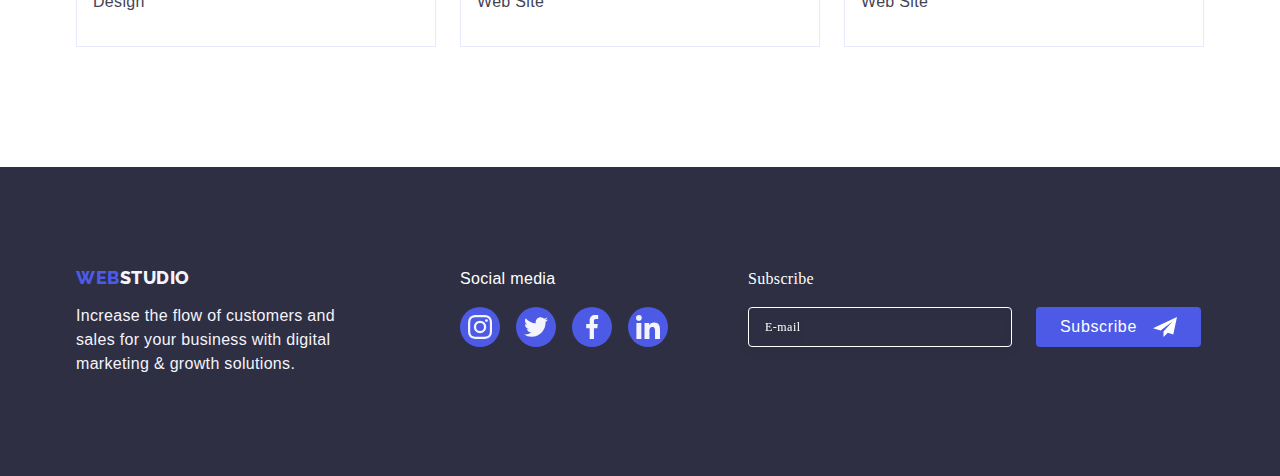
==== commit 13afebb2: "four" ====
--- a/portfolio.html
+++ b/portfolio.html
@@ -254,91 +254,93 @@
         </div>
       </section>
     </main>
-    <!--------- FOOTER------- -->
-    <footer class="decorate-footer">
-      <div class="container container-footer">
-        <div class="Paragraph-logo">
-          <a class="logo-white link" href="./index.html"
-            >Web<span class="logo-fill-white">Studio</span></a
-          >
-
-          <p class="description-name-p-light">
-            Increase the flow of customers and sales for your business with digital marketing &
-            growth solutions.
-          </p>
-        </div>
-        <div class="social-media">
-          <p class="description-name-p-light-soc">Social media</p>
-          <ul class="list-soc-network-footer list">
-            <li class="social-list-footer">
-              <a href="" class="backround-soc-icon-footer">
-                <svg
-                  class="icon-soc-network-footer"
-                  width="24"
-                  height="24"
-                  aria-label="instagram-icon"
-                >
-                  <use href="./images/icons.svg#icon-instagram"></use>
-                </svg>
-              </a>
-            </li>
-            <li class="social-list-footer">
-              <a href="" class="backround-soc-icon-footer"
-                ><svg
-                  class="icon-soc-network-footer"
-                  width="24"
-                  height="24"
-                  aria-label="twiter-icon"
-                >
-                  <use href="./images/icons.svg#icon-twitter"></use>
-                </svg>
-              </a>
-            </li>
-            <li class="social-list-footer">
-              <a href="" class="backround-soc-icon-footer"
-                ><svg
-                  class="icon-soc-network-footer"
-                  width="24"
-                  height="24"
-                  aria-label="facebok-icon"
-                >
-                  <use href="./images/icons.svg#icon-facebook"></use>
-                </svg>
-              </a>
-            </li>
-            <li class="social-list-footer">
-              <a href="" class="backround-soc-icon-footer"
-                ><svg
-                  class="icon-soc-network-footer"
-                  width="24"
-                  height="24"
-                  aria-label="linkedin-icon"
-                >
-                  <use href="./images/icons.svg#icon-linkedin"></use>
-                </svg>
-              </a>
-            </li>
-          </ul>
-        </div>
-        <form class="footer-form">
-          <label class="footer-form-label">
-            <span class="footer-form-desc">Subscribe</span>
-            <input
-              class="footer-form-input"
-              type="email"
-              name="email"
-              placeholder="E-mail"
-              required
-            />
-          </label>
-          <div class="button-footer-icon-wrapper">
-            <button class="footer-form-button">Subscribe</button>
-            <svg class="icon-footer-button" width="24" height="24">
-              <use href="./images/icons.svg#icon-telegram"></use>
-            </svg>
+        <!--------- FOOTER------- -->
+        <footer class="decorate-footer">
+          <div class="container container-footer">
+            <div class="Paragraph-logo">
+              <a class="logo-white link" href="./index.html"
+                >Web<span class="logo-fill-white">Studio</span></a
+              >
+    
+              <p class="description-name-p-light">
+                Increase the flow of customers and sales for your business with digital marketing &
+                growth solutions.
+              </p>
+            </div>
+            <div class="social-media">
+              <p class="description-name-p-light-soc">Social media</p>
+              <ul class="list-soc-network-footer list">
+                <li class="social-list-footer">
+                  <a href="" class="backround-soc-icon-footer">
+                    <svg
+                      class="icon-soc-network-footer"
+                      width="24"
+                      height="24"
+                      aria-label="instagram-icon"
+                    >
+                      <use href="./images/icons.svg#icon-instagram"></use>
+                    </svg>
+                  </a>
+                </li>
+                <li class="social-list-footer">
+                  <a href="" class="backround-soc-icon-footer"
+                    ><svg
+                      class="icon-soc-network-footer"
+                      width="24"
+                      height="24"
+                      aria-label="twiter-icon"
+                    >
+                      <use href="./images/icons.svg#icon-twitter"></use>
+                    </svg>
+                  </a>
+                </li>
+                <li class="social-list-footer">
+                  <a href="" class="backround-soc-icon-footer"
+                    ><svg
+                      class="icon-soc-network-footer"
+                      width="24"
+                      height="24"
+                      aria-label="facebok-icon"
+                    >
+                      <use href="./images/icons.svg#icon-facebook"></use>
+                    </svg>
+                  </a>
+                </li>
+                <li class="social-list-footer">
+                  <a href="" class="backround-soc-icon-footer"
+                    ><svg
+                      class="icon-soc-network-footer"
+                      width="24"
+                      height="24"
+                      aria-label="linkedin-icon"
+                    >
+                      <use href="./images/icons.svg#icon-linkedin"></use>
+                    </svg>
+                  </a>
+                </li>
+              </ul>
+            </div>
+            <div class="form-and-btn-footer">
+              <p class="footer-form-desc">Subscribe</p>
+              <form class="footer-form">
+                <label class="footer-form-label">
+                  <input
+                    class="footer-form-input"
+                    type="email"
+                    name="email"
+                    placeholder="E-mail"
+                    required
+                  />
+                </label>
+                <!--<div class="button-footer-icon-wrapper">-->
+                  <button class="footer-form-button">Subscribe<svg class="icon-footer-button" width="24" height="24">
+                    <use href="./images/icons.svg#icon-telegram"></use>
+                  </svg></button>
+                  
+                </div>
+              </form>
+            </div>
           </div>
-        </form>
-      </div>
-    </footer>
+        </footer>
   </body>
 </html>
--- a/css/styles.css
+++ b/css/styles.css
@@ -428,13 +428,10 @@
 }
 .footer-form {
   display: flex;
-}
-.footer-form-label {
-  display: block;
-  margin-right: 24px;
-}
+  gap: 24px;
+}
+
 .footer-form-desc {
-  display: block;
   font-family: 'Roboto';
   font-style: normal;
   font-weight: 500;
@@ -455,9 +452,10 @@
   font-style: normal;
   font-weight: 400;
   font-size: 12px;
-  line-height: 2;
+  line-height: 1.5;
   letter-spacing: 0.04em;
   color: #ffffff;
+  filter: drop-shadow(0px 4px 4px rgba(0, 0, 0, 0.15));
 }
 .footer-form-input::placeholder {
   font-family: 'Roboto';
@@ -469,7 +467,10 @@
   color: #ffffff;
 }
 .footer-form-button {
-  font-family: 'Roboto';
+  display: flex;
+  justify-content: center;
+  align-items: center;
+  font-family: 'Roboto', sans-serif;
   font-style: normal;
   font-weight: 500;
   font-size: 16px;
@@ -477,8 +478,9 @@
   letter-spacing: 0.04em;
   color: #ffffff;
   background-color: var(--logo-fill-color);
-
-  padding: 8px 64px 8px 24px;
+  min-width: 165px;
+  cursor: pointer;
+  border: none;
   height: 40px;
   border-radius: 4px;
 }
@@ -486,9 +488,7 @@
   position: relative;
 }
 .icon-footer-button {
-  position: absolute;
-  top: 8px;
-  right: 24px;
+  margin-left: 16px;
 }
 
 /*Portfolio*/
@@ -644,7 +644,11 @@
 }
 .contact-form-field-wrapper {
   display: block;
-  margin-bottom: 8px;
+  font-size: 12px;
+  line-height: 1.17;
+  letter-spacing: 0.04em;
+  color: var(--icons-customers-color);
+  margin-bottom: 4px;
 }
 .contact-form-field-input {
   height: 40px;
@@ -652,6 +656,9 @@
   border: 1px solid rgba(46, 47, 66, 0.4);
   border-radius: 4px;
   padding-left: 38px;
+  background-color: transparent;
+  outline: transparent;
+  transition: border-color 250ms cubic-bezier(0.4, 0, 0.2, 1);
 }
 .contact-form-field-desc {
   display: block;
@@ -674,7 +681,6 @@
   display: block;
 }
 .contact-form-field-input:focus {
-  outline: none;
   border-color: var(--logo-fill-color);
 }
 .contact-form-field-input:focus + .modal-input-icon {
@@ -683,16 +689,19 @@
 .contact-form-message {
   width: 100%;
   height: 120px;
+  font-size: 12px;
   resize: none;
   padding: 8px 16px;
-  line-height: 1.4;
-  letter-spacing: 0.04em;
-  border: 1px solid rgba(46, 47, 66, 0.4);
-  border-radius: 4px;
+  line-height: 1.17;
+  letter-spacing: 0.04em;
+  border: 1px solid rgba(46, 47, 66, 0.2);
+  border-radius: 4px;
+  color: rgba(46, 47, 66, 0.4);
   transition: border-color var(--transition-duration-and-func);
+  background-color: transparent;
+  outline: transparent;
 }
 .contact-form-message:focus {
-  outline: none;
   border-color: var(--logo-fill-color);
 }
 .contact-form-message::placeholder {
@@ -707,14 +716,12 @@
   font-style: normal;
   font-weight: 400;
   font-size: 12px;
-  line-height: 1.16;
-  letter-spacing: 0.04em;
-  color: #8e8f99;
+  line-height: 1.17;
+  letter-spacing: 0.04em;
+  color: var(--icons-customers-color);
 }
 .modal-fieldset {
-  border: none;
-  margin: 0;
-  padding: 0;
+  margin-bottom: 8px;
 }
 .modal-contact-form {
 }
@@ -736,9 +743,10 @@
   appearance: none;
 }
 
-.contact-form-checkbox:checked + .contact-form-own-checkbox {
-  border: 1px solid #404bbf;
-  background-color: #404bbf;
+.icon-set-checkbox:checked + .contact-form-own-checkbox {
+  border: none;
+  background-color: var(--focus-nav-ccolor);
+  fill: var(--backround-white-color);
 }
 .name-of-modal {
   font-weight: 500;
@@ -770,6 +778,9 @@
   background-color: var(--logo-fill-color);
   display: block;
   margin: auto;
+  cursor: pointer;
+  border: none;
+  border-radius: 4px;
 
   height: 56px;
   border: none;
@@ -779,3 +790,24 @@
 .contact-form-submit:focus {
   background-color: var(--focus-nav-ccolor);
 }
+.modal-texarea-div {
+  margin-bottom: 16px;
+}
+.check-box-div {
+  margin-bottom: 24px;
+}
+.icon-set-checkbox {
+  display: inline-flex;
+  align-items: center;
+  justify-content: center;
+  fill: transparent;
+  width: 16px;
+  height: 16px;
+  border: 1px solid rgba(46, 47, 66, 0.4);
+  border-radius: 2px;
+  transition: background-color 250ms cubic-bezier(0.4, 0, 0.2, 1),
+    border 250ms cubic-bezier(0.4, 0, 0.2, 1), fill 250ms cubic-bezier(0.4, 0, 0.2, 1);
+}
+.privacy-policy-desc {
+  color: #4d5ae5;
+}
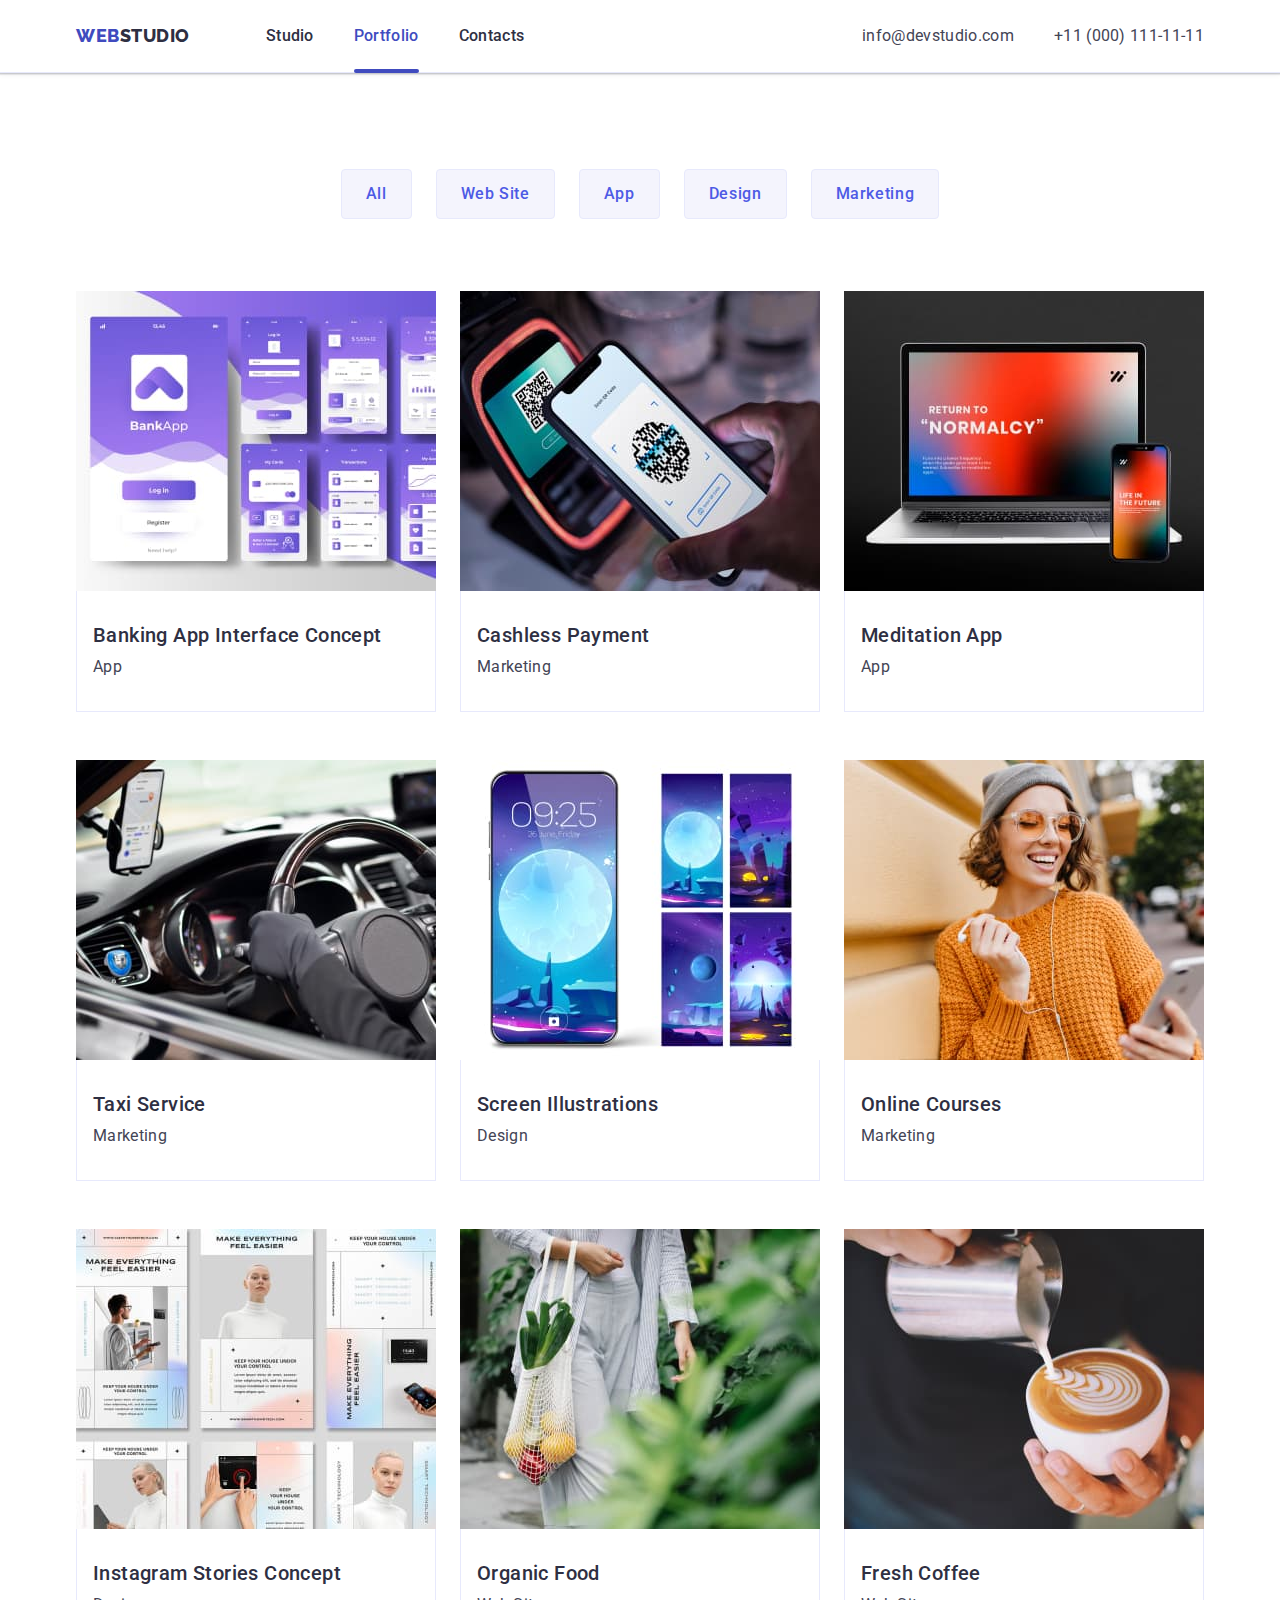
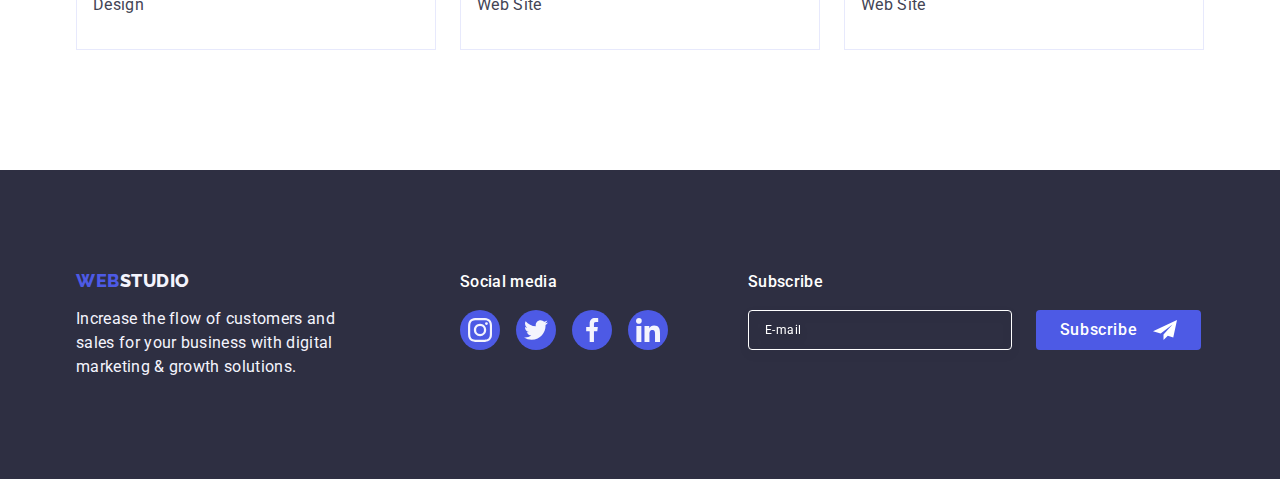
==== commit b6d2499a: "nine" ====
--- a/portfolio.html
+++ b/portfolio.html
@@ -12,7 +12,7 @@
       href="https://cdnjs.cloudflare.com/ajax/libs/modern-normalize/1.1.0/modern-normalize.min.css"
     />
     <link
-      href="https://fonts.googleapis.com/css2?family=Raleway:wght@800&ampfamily=Roboto:wght@400;500;700&ampdisplay=swap"
+      href="https://fonts.googleapis.com/css2?family=Montserrat:wght@400;700&family=Raleway:wght@800&family=Roboto:wght@400;500;700&display=swap"
       rel="stylesheet"
     />
     <link rel="stylesheet" href="./css/styles.css" />
@@ -254,93 +254,93 @@
         </div>
       </section>
     </main>
-        <!--------- FOOTER------- -->
-        <footer class="decorate-footer">
-          <div class="container container-footer">
-            <div class="Paragraph-logo">
-              <a class="logo-white link" href="./index.html"
-                >Web<span class="logo-fill-white">Studio</span></a
-              >
-    
-              <p class="description-name-p-light">
-                Increase the flow of customers and sales for your business with digital marketing &
-                growth solutions.
-              </p>
-            </div>
-            <div class="social-media">
-              <p class="description-name-p-light-soc">Social media</p>
-              <ul class="list-soc-network-footer list">
-                <li class="social-list-footer">
-                  <a href="" class="backround-soc-icon-footer">
-                    <svg
-                      class="icon-soc-network-footer"
-                      width="24"
-                      height="24"
-                      aria-label="instagram-icon"
-                    >
-                      <use href="./images/icons.svg#icon-instagram"></use>
-                    </svg>
-                  </a>
-                </li>
-                <li class="social-list-footer">
-                  <a href="" class="backround-soc-icon-footer"
-                    ><svg
-                      class="icon-soc-network-footer"
-                      width="24"
-                      height="24"
-                      aria-label="twiter-icon"
-                    >
-                      <use href="./images/icons.svg#icon-twitter"></use>
-                    </svg>
-                  </a>
-                </li>
-                <li class="social-list-footer">
-                  <a href="" class="backround-soc-icon-footer"
-                    ><svg
-                      class="icon-soc-network-footer"
-                      width="24"
-                      height="24"
-                      aria-label="facebok-icon"
-                    >
-                      <use href="./images/icons.svg#icon-facebook"></use>
-                    </svg>
-                  </a>
-                </li>
-                <li class="social-list-footer">
-                  <a href="" class="backround-soc-icon-footer"
-                    ><svg
-                      class="icon-soc-network-footer"
-                      width="24"
-                      height="24"
-                      aria-label="linkedin-icon"
-                    >
-                      <use href="./images/icons.svg#icon-linkedin"></use>
-                    </svg>
-                  </a>
-                </li>
-              </ul>
-            </div>
-            <div class="form-and-btn-footer">
-              <p class="footer-form-desc">Subscribe</p>
-              <form class="footer-form">
-                <label class="footer-form-label">
-                  <input
-                    class="footer-form-input"
-                    type="email"
-                    name="email"
-                    placeholder="E-mail"
-                    required
-                  />
-                </label>
-                <!--<div class="button-footer-icon-wrapper">-->
-                  <button class="footer-form-button">Subscribe<svg class="icon-footer-button" width="24" height="24">
-                    <use href="./images/icons.svg#icon-telegram"></use>
-                  </svg></button>
-                  
-                </div>
-              </form>
-            </div>
-          </div>
-        </footer>
+    <!--------- FOOTER------- -->
+    <footer class="decorate-footer">
+      <div class="container container-footer">
+        <div class="Paragraph-logo">
+          <a class="logo-white link" href="./index.html"
+            >Web<span class="logo-fill-white">Studio</span></a
+          >
+
+          <p class="description-name-p-light">
+            Increase the flow of customers and sales for your business with digital marketing &
+            growth solutions.
+          </p>
+        </div>
+        <div class="social-media">
+          <p class="description-name-p-light-soc">Social media</p>
+          <ul class="list-soc-network-footer list">
+            <li class="social-list-footer">
+              <a href="" class="backround-soc-icon-footer">
+                <svg
+                  class="icon-soc-network-footer"
+                  width="24"
+                  height="24"
+                  aria-label="instagram-icon"
+                >
+                  <use href="./images/icons.svg#icon-instagram"></use>
+                </svg>
+              </a>
+            </li>
+            <li class="social-list-footer">
+              <a href="" class="backround-soc-icon-footer"
+                ><svg
+                  class="icon-soc-network-footer"
+                  width="24"
+                  height="24"
+                  aria-label="twiter-icon"
+                >
+                  <use href="./images/icons.svg#icon-twitter"></use>
+                </svg>
+              </a>
+            </li>
+            <li class="social-list-footer">
+              <a href="" class="backround-soc-icon-footer"
+                ><svg
+                  class="icon-soc-network-footer"
+                  width="24"
+                  height="24"
+                  aria-label="facebok-icon"
+                >
+                  <use href="./images/icons.svg#icon-facebook"></use>
+                </svg>
+              </a>
+            </li>
+            <li class="social-list-footer">
+              <a href="" class="backround-soc-icon-footer"
+                ><svg
+                  class="icon-soc-network-footer"
+                  width="24"
+                  height="24"
+                  aria-label="linkedin-icon"
+                >
+                  <use href="./images/icons.svg#icon-linkedin"></use>
+                </svg>
+              </a>
+            </li>
+          </ul>
+        </div>
+        <div class="form-and-btn-footer">
+          <p class="footer-form-desc">Subscribe</p>
+          <form class="footer-form">
+            <label class="footer-form-label">
+              <input
+                class="footer-form-input"
+                type="email"
+                name="email"
+                placeholder="E-mail"
+                required
+              />
+            </label>
+            <!--<div class="button-footer-icon-wrapper">-->
+            <button class="footer-form-button" type="submit">
+              Subscribe<svg class="icon-footer-button" width="24" height="24">
+                <use href="./images/icons.svg#icon-telegram"></use>
+              </svg>
+            </button>
+          </form>
+        </div>
+      </div>
+    </footer>
   </body>
 </html>
--- a/css/styles.css
+++ b/css/styles.css
@@ -97,6 +97,7 @@
   padding-bottom: 24px;
 }
 .link-nav {
+  display: block;
   position: relative;
   font-style: normal;
   font-weight: 500;
@@ -675,6 +676,7 @@
   left: 16px;
   transform: translateY(-50%);
   transition: fill var(--transition-duration-and-func);
+  fill: var(--background-color);
 }
 .contact-form-input-wrapper {
   position: relative;
@@ -687,6 +689,7 @@
   fill: var(--logo-fill-color);
 }
 .contact-form-message {
+  display: block;
   width: 100%;
   height: 120px;
   font-size: 12px;
@@ -725,25 +728,25 @@
 }
 .modal-contact-form {
 }
-.contact-form-own-checkbox {
+/*.contact-form-own-checkbox {
   border: 1px solid rgba(46, 47, 66, 0.4);
   border-radius: 2px;
   padding: 4px 3px;
   cursor: pointer;
   margin-right: 8px;
-}
-.contact-form-checkmark-icon {
+}*/
+/*.contact-form-checkmark-icon {
   opacity: 0;
 }
 .contact-form-checkbox + .contact-form-own-checkbox > .contact-form-checkmark-icon {
   opacity: 1;
-}
+}*/
 .contact-form-checkbox {
   position: absolute;
   appearance: none;
 }
 
-.icon-set-checkbox:checked + .contact-form-own-checkbox {
+.contact-form-checkbox:checked + .privat-policy .icon-set-checkbox {
   border: none;
   background-color: var(--focus-nav-ccolor);
   fill: var(--backround-white-color);
@@ -805,6 +808,7 @@
   height: 16px;
   border: 1px solid rgba(46, 47, 66, 0.4);
   border-radius: 2px;
+  margin-right: 8px;
   transition: background-color 250ms cubic-bezier(0.4, 0, 0.2, 1),
     border 250ms cubic-bezier(0.4, 0, 0.2, 1), fill 250ms cubic-bezier(0.4, 0, 0.2, 1);
 }
